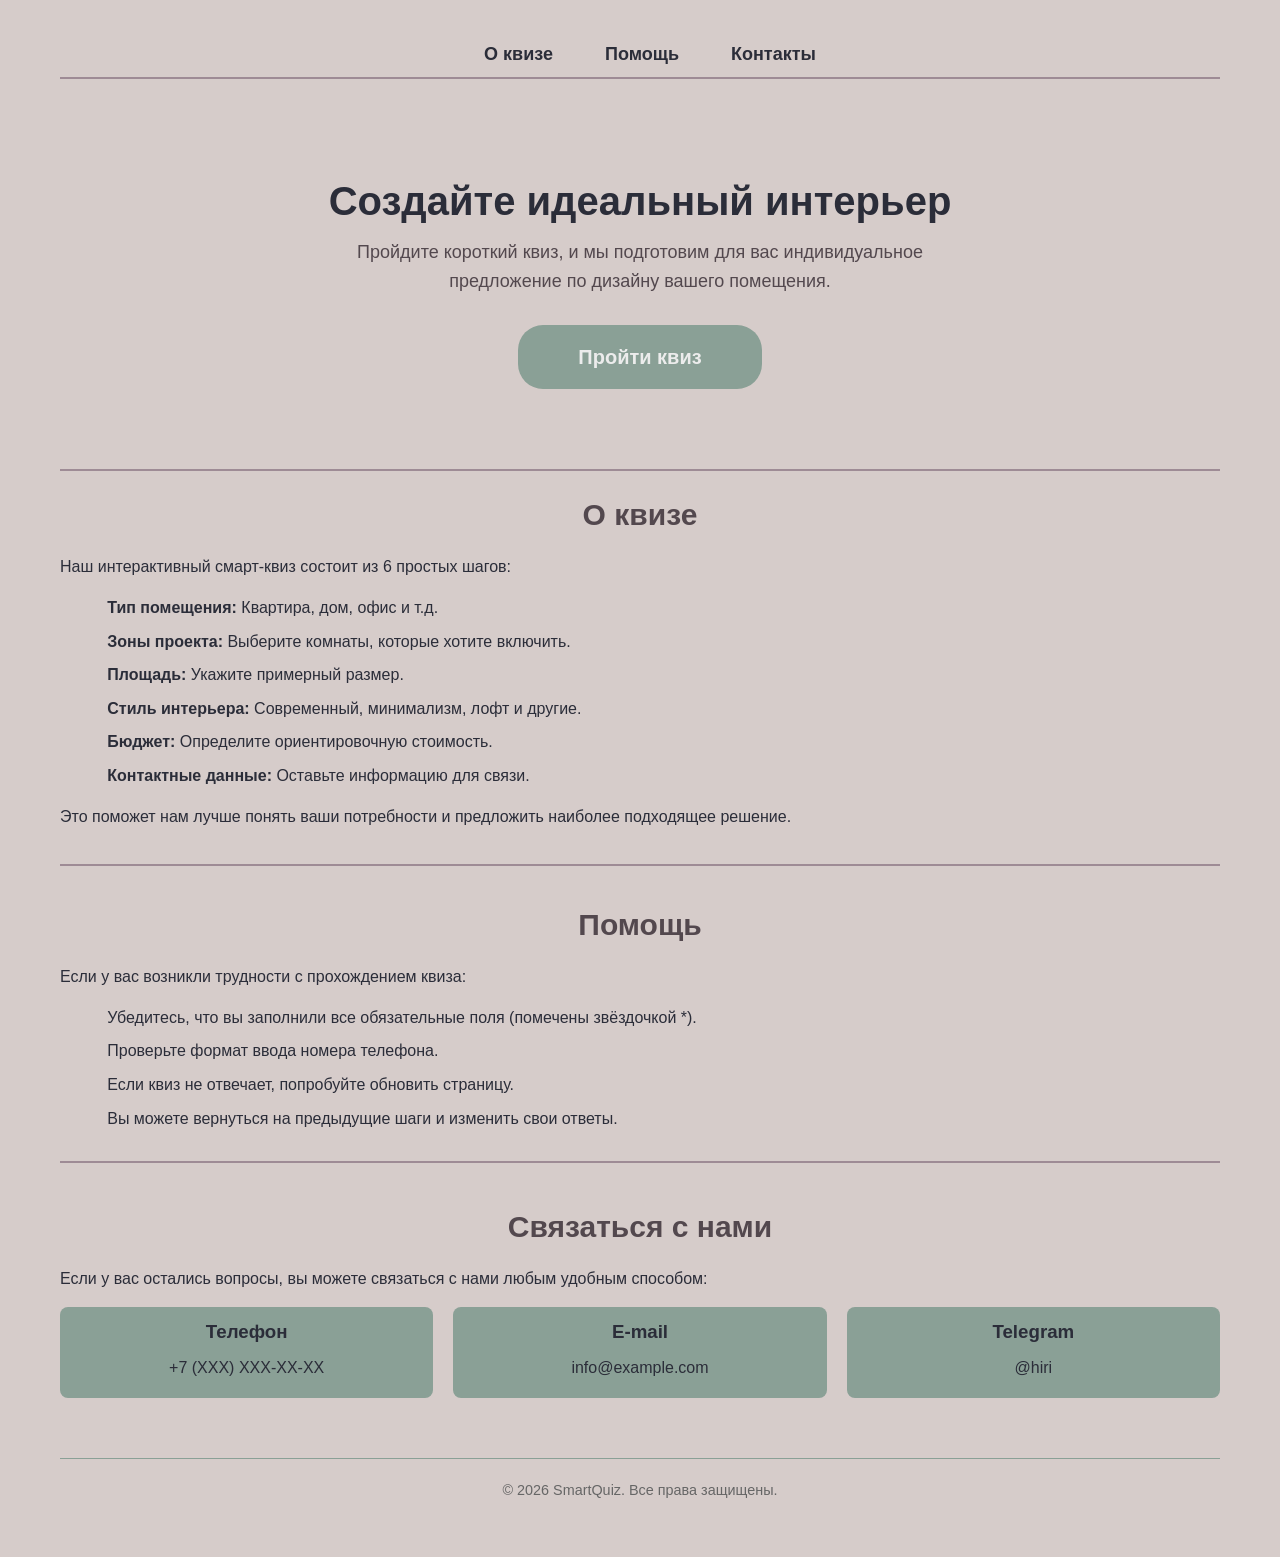
==== site/base.html @ ce20c5e8 "pp" ====
<!DOCTYPE html>
<html lang="ru">
<head>
    <meta charset="UTF-8">
    <meta name="viewport" content="width=device-width, initial-scale=1.0">
    <title>Дизайн-проект помещения | Смарт-квиз</title>
    <link rel="stylesheet" href="style_base.css"> <!-- Подключение внешнего CSS -->
</head>
<body>
    <div class="container">
        <!-- Шапка с навигацией -->
        <header>
            <nav>
                <ul class="nav-list">
                    <li><a href="#about">О квизе</a></li>
                    <li><a href="#help">Помощь</a></li>
                    <li><a href="#contact">Контакты</a></li>
                    <!-- Ссылка убрана из шапки -->
                </ul>
            </nav>
            <h1>Создайте идеальный интерьер</h1>
            <p class="subtitle">Пройдите короткий квиз, и мы подготовим для вас индивидуальное предложение по дизайну вашего помещения.</p>
            <div class="quiz-link-wrapper">
            <a href="index.html" class="start-quiz-button">Пройти квиз</a>
            </div>
        </header>
        <section id="about" class="content-section">
            <h2>О квизе</h2>
            <p>Наш интерактивный смарт-квиз состоит из 6 простых шагов:</p>
            <ul>
                <li><strong>Тип помещения:</strong> Квартира, дом, офис и т.д.</li>
                <li><strong>Зоны проекта:</strong> Выберите комнаты, которые хотите включить.</li>
                <li><strong>Площадь:</strong> Укажите примерный размер.</li>
                <li><strong>Стиль интерьера:</strong> Современный, минимализм, лофт и другие.</li>
                <li><strong>Бюджет:</strong> Определите ориентировочную стоимость.</li>
                <li><strong>Контактные данные:</strong> Оставьте информацию для связи.</li>
            </ul>
            <p>Это поможет нам лучше понять ваши потребности и предложить наиболее подходящее решение.</p>
        </section>

        <!-- Секция "Помощь" -->
        <section id="help" class="content-section_2">
            <h2>Помощь</h2>
            <p>Если у вас возникли трудности с прохождением квиза:</p>
            <ul>
                <li>Убедитесь, что вы заполнили все обязательные поля (помечены звёздочкой *).</li>
                <li>Проверьте формат ввода номера телефона.</li>
                <li>Если квиз не отвечает, попробуйте обновить страницу.</li>
                <li>Вы можете вернуться на предыдущие шаги и изменить свои ответы.</li>
            </ul>
        </section>

        <!-- Секция "Контакты" -->
        <section id="contact" class="content-section_3">
            <h2>Связаться с нами</h2>
            <p>Если у вас остались вопросы, вы можете связаться с нами любым удобным способом:</p>
            <div class="contact-info">
                <div class="contact-item">
                    <h3>Телефон</h3>
                    <a href="tel:+7XXX XXX XX XX" class="contact-link">+7 (XXX) XXX-XX-XX</a>
                </div>
                <div class="contact-item">
                    <h3>E-mail</h3>
                    <a href="mailto:info@example.com" class="contact-link">info@example.com</a>
                </div>
                <div class="contact-item">
                    <h3>Telegram</h3>
                    <a href="https://t.me/hiri" class="contact-link">@hiri</a>
                </div>
            </div>
        </section>
        <footer>
            <p>&copy; 2026 SmartQuiz. Все права защищены.</p>
        </footer>
    </div>
</body>
</html>
---- site/style_base.css ----
:root {
    --primary-color: #8aa096;
    --secondary-color: #8aa096;
    --text-color: #2b2d39;
    --border-color: #8aa096;
    --shadow: 0 2px 10px #0000005a;
    --transition: all 0.3s ease;
}

* {
    box-sizing: border-box;
    margin: 0;
    padding: 0;
}

body {
    font-family: 'Arial', sans-serif;
    background-color: #d6ccca;
    color: var(--text-color);
    line-height: 1.6;
    padding: 0; /* Убрали внешний отступ */
    margin: 0;
}

.container {
    max-width: 1200px;
    margin: 0 auto;
    padding: 20px; /* Внутренний отступ контейнера */
}

/* Шапка */
header {
    text-align: center;
    padding: 20px 0;
    margin-bottom: 30px;
    position: relative; 
}

.nav-list {
    border-bottom: 2px solid #9e8b95;
    list-style: none;
    display: flex;
    justify-content: center;
    gap: 20px; /* Расстояние между пунктами */
    margin-bottom: 20px;
}

.nav-list a {
    text-decoration: none;
    font-size: 18px;
    color: #2b2d39;
    font-weight: bold;
    padding: 8px 16px;
    border-radius: 4px;
    transition: var(--transition);
}

.nav-list a:hover {
    background-color: #d6ccca;
    color: var(--primary-color);
}

h1 {
    margin-top: 90px;
    font-size: 40px;
    margin-bottom: 5px;
    color: var(--text-color);
}

.subtitle {
    font-size: 18px;
    color: #53484e;
    max-width: 600px;
    margin: 0 auto 30px;
}
#about ul, #help ul {
    list-style-type: none; 
    padding-left: 0;  
    margin-left: 1.25cm;
}
.content-section {
    border-top: 2px solid #9e8b95;
    border-bottom: 2px solid #9e8b95;
    padding: 20px 0; /* Отступы внутри секции */
    margin-bottom: 20px; /* Отступ снизу между секциями */
}
.content-section_2 {
    border-bottom: 2px solid #9e8b95;
    padding: 15px 0; /* Отступы внутри секции */
    margin-bottom: 20px; /* Отступ снизу между секциями */
}
.content-section_3 {
    padding: 20px 0; /* Отступы внутри секции */
    margin-bottom: 40px; /* Отступ снизу между секциями */
}

.content-section h2, .content-section_2 h2, .content-section_3 h2 {
    text-align: center;
    font-size: 30px;
    margin-bottom: 15px;
    color: #53484e;
    border: none;
    background: transparent;
    box-shadow: none;
    border-radius: 0;
}

p {
    margin-bottom: 15px;
}

ul {
    padding-left: 20px;
    margin-bottom: 15px;
}

li {
    margin-bottom: 8px;
}

.contact-info {
    display: flex;
    flex-wrap: wrap;
    gap: 20px;
    justify-content: center;
}

.contact-item {
    background: transparent;
    padding: 0; /* Убираем внутренние отступы */
    border: none;
    border-radius: 0;
    flex: 1 1 200px; /* Растягивается, минимальная ширина */
    text-align: center;
    padding: 10px;
    border-radius: 8px;
    background-color: var(--secondary-color);
}
.contact-item:hover {
    background-color: #9e8b95;
    color: #ececec; /* <-- Если хочешь менять и цвет текста */
}

.contact-link {
    color: inherit; /* Наследует цвет от родителя (.contact-item или его дочерних элементов) */
    text-decoration: none; /* Убираем подчеркивание по умолчанию */
    display: block; /* Делаем ссылку блочным элементом, чтобы занимала всю ширину карточки */
    padding: 8px; /* Добавим немного отступа внутри ссылки */
    border-radius: inherit; /* Наследует скругление от .contact-item */
    transition: var(--transition); /* Применяем переход */
}

.contact-link:hover {
    background-color: #9e8b95;
}

/* Новый стиль для обёртки кнопки */
.quiz-link-wrapper {
    margin-top: 30px; /* Отступ сверху */
    margin-bottom: 30px; /* Отступ снизу */
    text-align: center; /* Выравнивание по правому краю */
}

.start-quiz-button {
    padding: 16px 60px; 
    background-color: var(--primary-color); 
    color: #ececec;
    text-decoration: none;
    font-size: 20px;
    font-weight: bold;
    border-radius: 25px;
    transition: var(--transition); /* Плавный переход */
    display: inline-block; /* Чтобы padding работал */
}

.start-quiz-button:hover {
    background-color: #9e8b95;
}

footer {
    text-align: center;
    padding: 20px 0;
    color: #666;
    font-size: 0.9em;
    border-top: 1px solid var(--border-color); /* Тонкая линия сверху футера */
}

/* Адаптив */
@media (max-width: 768px) {
    .nav-list {
        flex-direction: column; /* Делаем вертикальный список на мобилах */
        align-items: center;
    }
    h1 {
        font-size: 2em;
    }
    .subtitle {
        font-size: 1em;
    }
    .quiz-link-wrapper {
        text-align: center; /* Центрируем кнопку на мобилах */
    }
}

@media (max-width: 480px) {
    .container {
        padding: 10px;
    }
    h1 {
        font-size: 1.7em;
    }
}
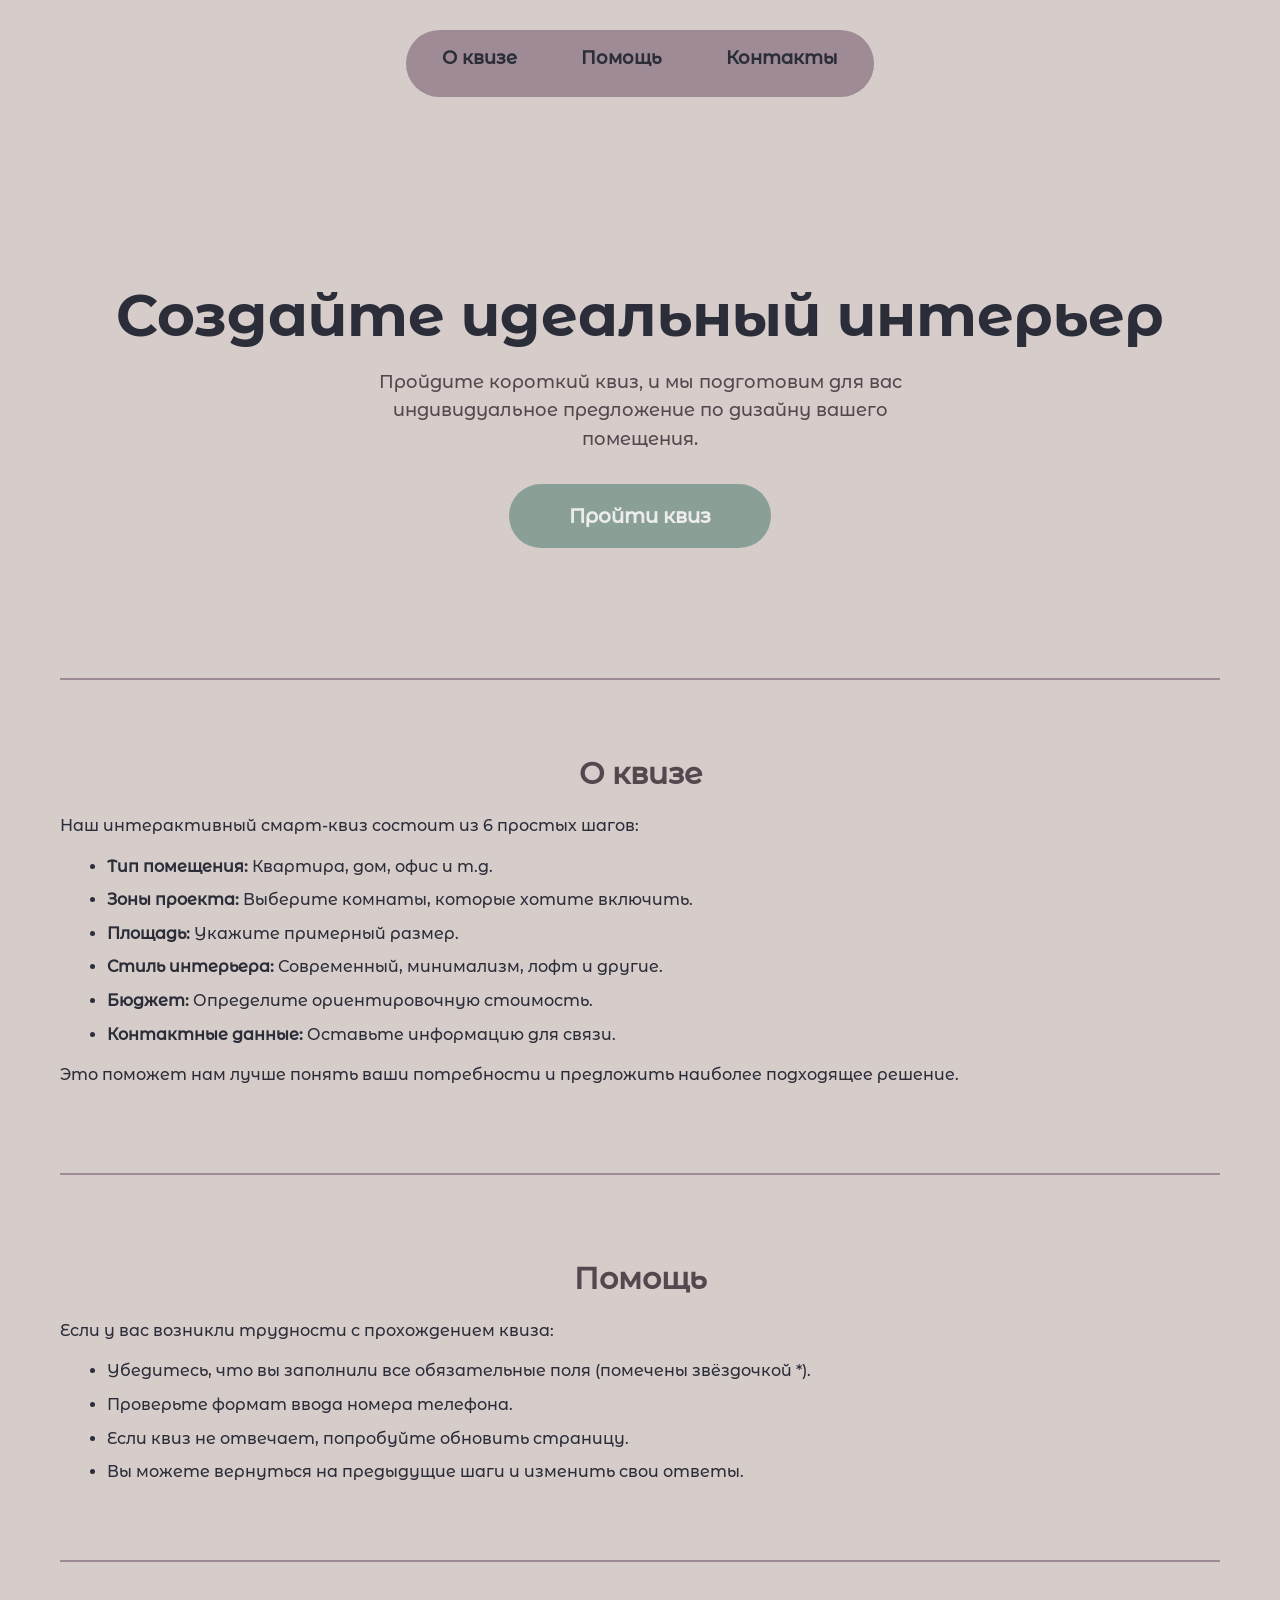
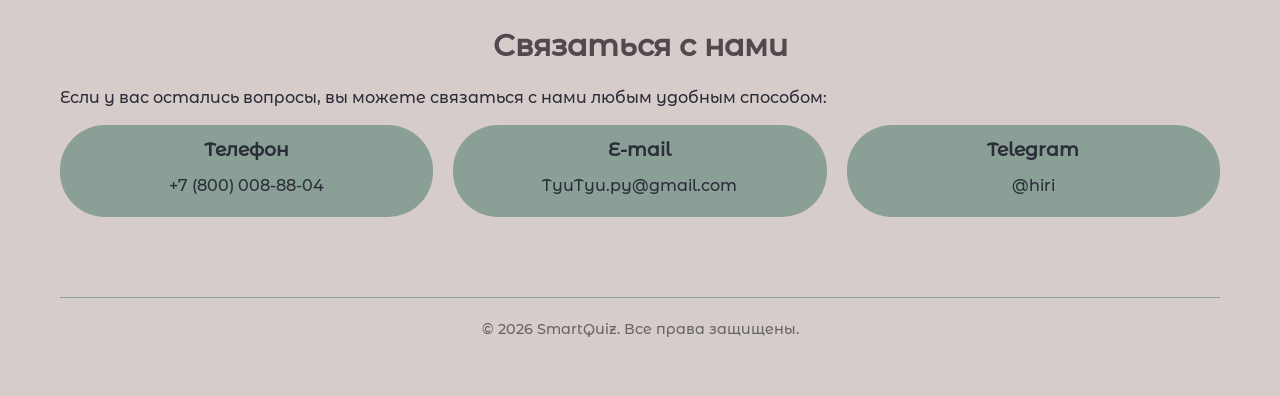
==== commit 189e057e: "ppp" ====
--- a/site/base.html
+++ b/site/base.html
@@ -11,17 +11,22 @@
         <!-- Шапка с навигацией -->
         <header>
             <nav>
-                <ul class="nav-list">
-                    <li><a href="#about">О квизе</a></li>
-                    <li><a href="#help">Помощь</a></li>
-                    <li><a href="#contact">Контакты</a></li>
-                    <!-- Ссылка убрана из шапки -->
-                </ul>
+                <!-- Новый контейнер для горизонтального скролла -->
+                <div class="nav-scroll-container">
+                    <ul class="nav-list">
+                        <li><a href="#about">О квизе</a></li>
+                        <li><a href="#help">Помощь</a></li>
+                        <li><a href="#contact">Контакты</a></li>
+                    </ul>
+                </div>
             </nav>
-            <h1>Создайте идеальный интерьер</h1>
-            <p class="subtitle">Пройдите короткий квиз, и мы подготовим для вас индивидуальное предложение по дизайну вашего помещения.</p>
-            <div class="quiz-link-wrapper">
-            <a href="index.html" class="start-quiz-button">Пройти квиз</a>
+            <!-- Новый div для контента, который ты хочешь "раздуть" -->
+            <div class="header-content">
+                <h1>Создайте идеальный интерьер</h1>
+                <p class="subtitle">Пройдите короткий квиз, и мы подготовим для вас индивидуальное предложение по дизайну вашего помещения.</p>
+                <div class="quiz-link-wrapper">
+                    <a href="index.html" class="start-quiz-button">Пройти квиз</a>
+                </div>
             </div>
         </header>
         <section id="about" class="content-section">
@@ -57,15 +62,15 @@
             <div class="contact-info">
                 <div class="contact-item">
                     <h3>Телефон</h3>
-                    <a href="tel:+7XXX XXX XX XX" class="contact-link">+7 (XXX) XXX-XX-XX</a>
+                    <a href="tel:+7800 008 88 04" class="contact-link">+7 (800) 008-88-04</a>
                 </div>
                 <div class="contact-item">
                     <h3>E-mail</h3>
-                    <a href="mailto:info@example.com" class="contact-link">info@example.com</a>
+                    <a href="mailto:TyuTyu.py@gmail.com" class="contact-link">TyuTyu.py@gmail.com</a>
                 </div>
                 <div class="contact-item">
                     <h3>Telegram</h3>
-                    <a href="https://t.me/hiri" class="contact-link">@hiri</a>
+                    <a href="https://t.me/TyuTyu.py" class="contact-link">@hiri</a>
                 </div>
             </div>
         </section>
--- a/site/style_base.css
+++ b/site/style_base.css
@@ -1,3 +1,19 @@
+@font-face {
+  font-family: 'MyCustomFont'; 
+  src: url('font/MontserratAlternates-Bold.ttf') format('truetype');
+  font-weight: normal;
+  font-style: normal; 
+  font-display: swap;
+}
+
+@font-face {
+  font-family: 'MyCustomFont_2'; 
+  src: url('font/MontserratAlternates-Medium.ttf') format('truetype');
+  font-weight: normal;
+  font-style: normal; 
+  font-display: swap;
+}
+
 :root {
     --primary-color: #8aa096;
     --secondary-color: #8aa096;
@@ -14,87 +30,151 @@
 }
 
 body {
-    font-family: 'Arial', sans-serif;
-    background-color: #d6ccca;
+    font-family: 'MyCustomFont_2', sans-serif;
+    background-color: #d6ccca; 
     color: var(--text-color);
     line-height: 1.6;
-    padding: 0; /* Убрали внешний отступ */
+    padding: 0;
     margin: 0;
 }
 
 .container {
     max-width: 1200px;
     margin: 0 auto;
-    padding: 20px; /* Внутренний отступ контейнера */
-}
-
-/* Шапка */
+    padding: 20px;
+}
+
 header {
     text-align: center;
-    padding: 20px 0;
+    padding: 10px 0;
     margin-bottom: 30px;
-    position: relative; 
-}
-
-.nav-list {
-    border-bottom: 2px solid #9e8b95;
-    list-style: none;
+    position: relative;
     display: flex;
-    justify-content: center;
-    gap: 20px; /* Расстояние между пунктами */
-    margin-bottom: 20px;
-}
-
-.nav-list a {
-    text-decoration: none;
-    font-size: 18px;
-    color: #2b2d39;
-    font-weight: bold;
-    padding: 8px 16px;
-    border-radius: 4px;
-    transition: var(--transition);
-}
-
-.nav-list a:hover {
-    background-color: #d6ccca;
-    color: var(--primary-color);
-}
-
-h1 {
-    margin-top: 90px;
-    font-size: 40px;
-    margin-bottom: 5px;
-    color: var(--text-color);
-}
-
+    flex-direction: column;
+    justify-content: center; 
+    align-items: center; 
+}
 .subtitle {
     font-size: 18px;
     color: #53484e;
     max-width: 600px;
     margin: 0 auto 30px;
+    text-align: center;
+}
+.header-content {
+    padding: 60px 0;
+}
+
+.nav-scroll-container {
+    overflow-x: auto;
+    overflow-y: hidden; 
+    white-space: nowrap;
+    overflow: touch;
+    padding-bottom: 8px; 
+}
+
+.nav-list {
+    display: flex;
+    justify-content: flex-start;
+    gap: 32px;
+    padding: 14px 20px;
+    background-color: #9e8b95;
+    border-radius: 45px;
+    border-bottom: 2px solid #9e8b95;
+    list-style: none;
+    min-width: fit-content;
+}
+
+.nav-list li {
+    display: inline-block;
+}
+
+.nav-list a {
+    position: relative;
+    text-decoration: none;
+    font-size: 18px;
+    font-weight: 600;
+    color: #2b2d39;
+    padding: 8px 16px;
+    border-radius: 6px;
+    transition: all 0.3s ease;
+}
+
+.nav-list a::after {
+    content: '';
+    position: absolute;
+    bottom: -4px;
+    left: 0%;
+    width: 0;
+    height: 2px;
+    background-color: var(--primary-color);
+    transition: width 0.3s ease;
+}
+
+.nav-list a:hover {
+    color: #d6ccca;
+    transition: all 0.3s ease;
+}
+
+@media (max-width: 768px) {
+    .nav-list {
+        gap: 16px;
+        padding: 12px 10px;
+    }
+    .nav-list a {
+        font-size: 16px;
+        padding: 6px 12px;
+    }
+}
+
+@media (max-width: 480px) {
+    .nav-list {
+        gap: 8px;
+        padding: 10px 5px;
+    }
+    .nav-list a {
+        font-size: 14px;
+        padding: 4px 8px;
+    }
+}
+
+h1 {
+    font-family: 'MyCustomFont', sans-serif;
+    margin-top: 90px;
+    font-size: clamp(2rem, 5vw, 58px);
+    margin-bottom: 5px;
+    color: var(--text-color);
+}
+
+.subtitle {
+    font-size: clamp(1rem, 2vw, 18px);
+    color: #53484e;
+    max-width: 600px;
+    margin: 0 auto 30px;
 }
 #about ul, #help ul {
-    list-style-type: none; 
+    none; 
     padding-left: 0;  
     margin-left: 1.25cm;
 }
 .content-section {
     border-top: 2px solid #9e8b95;
     border-bottom: 2px solid #9e8b95;
-    padding: 20px 0; /* Отступы внутри секции */
-    margin-bottom: 20px; /* Отступ снизу между секциями */
+    padding: 70px 0;
+    margin-bottom: 20px;
 }
 .content-section_2 {
     border-bottom: 2px solid #9e8b95;
-    padding: 15px 0; /* Отступы внутри секции */
-    margin-bottom: 20px; /* Отступ снизу между секциями */
+    padding: 60px 0; 
+    margin-bottom: 20px; 
 }
 .content-section_3 {
-    padding: 20px 0; /* Отступы внутри секции */
-    margin-bottom: 40px; /* Отступ снизу между секциями */
+    padding: 40px 0;
+    margin-bottom: 40px; 
 }
 
 .content-section h2, .content-section_2 h2, .content-section_3 h2 {
+    font-family: 'MyCustomFont_2', sans-serif;
     text-align: center;
     font-size: 30px;
     margin-bottom: 15px;
@@ -127,40 +207,39 @@
 
 .contact-item {
     background: transparent;
-    padding: 0; /* Убираем внутренние отступы */
+    padding: 0; 
     border: none;
     border-radius: 0;
-    flex: 1 1 200px; /* Растягивается, минимальная ширина */
+    flex: 1 1 200px;
     text-align: center;
     padding: 10px;
-    border-radius: 8px;
+    border-radius: 45px;
     background-color: var(--secondary-color);
 }
 .contact-item:hover {
     background-color: #9e8b95;
-    color: #ececec; /* <-- Если хочешь менять и цвет текста */
+    color: #ececec;
 }
 
 .contact-link {
-    color: inherit; /* Наследует цвет от родителя (.contact-item или его дочерних элементов) */
-    text-decoration: none; /* Убираем подчеркивание по умолчанию */
-    display: block; /* Делаем ссылку блочным элементом, чтобы занимала всю ширину карточки */
-    padding: 8px; /* Добавим немного отступа внутри ссылки */
-    border-radius: inherit; /* Наследует скругление от .contact-item */
-    transition: var(--transition); /* Применяем переход */
+    color: inherit;
+    text-decoration: none; 
+    display: block; 
+    padding: 8px;
+    border-radius: inherit;
+    transition: var(--transition);
 }
 
 .contact-link:hover {
     background-color: #9e8b95;
 }
 
-/* Новый стиль для обёртки кнопки */
+
 .quiz-link-wrapper {
-    margin-top: 30px; /* Отступ сверху */
-    margin-bottom: 30px; /* Отступ снизу */
-    text-align: center; /* Выравнивание по правому краю */
-}
-
+    margin-top: 30px; 
+    margin-bottom: 30px; 
+    text-align: center; 
+}
 .start-quiz-button {
     padding: 16px 60px; 
     background-color: var(--primary-color); 
@@ -168,9 +247,9 @@
     text-decoration: none;
     font-size: 20px;
     font-weight: bold;
-    border-radius: 25px;
-    transition: var(--transition); /* Плавный переход */
-    display: inline-block; /* Чтобы padding работал */
+    border-radius: 45px;
+    transition: var(--transition);
+    display: inline-block;
 }
 
 .start-quiz-button:hover {
@@ -182,13 +261,12 @@
     padding: 20px 0;
     color: #666;
     font-size: 0.9em;
-    border-top: 1px solid var(--border-color); /* Тонкая линия сверху футера */
+    border-top: 1px solid var(--border-color); 
 }
 
 /* Адаптив */
 @media (max-width: 768px) {
     .nav-list {
-        flex-direction: column; /* Делаем вертикальный список на мобилах */
         align-items: center;
     }
     h1 {
@@ -198,7 +276,7 @@
         font-size: 1em;
     }
     .quiz-link-wrapper {
-        text-align: center; /* Центрируем кнопку на мобилах */
+        text-align: center;
     }
 }
 
